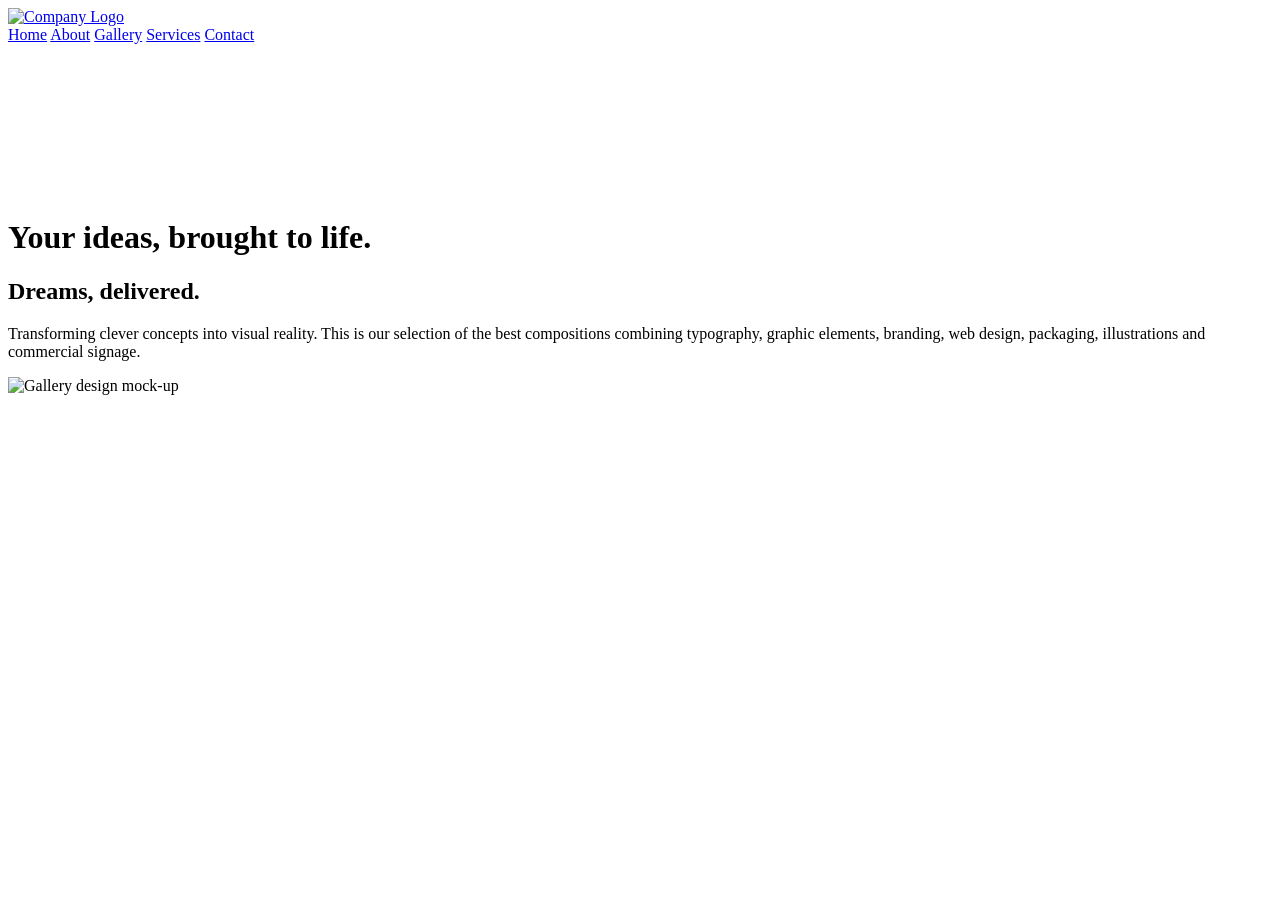
==== index.html @ 1f8aba40 "Add initial HTML structure for home page" ====
<!DOCTYPE html>
<html lang="en">
<head>
  <meta charset="UTF-8">
  <meta name="viewport" content="width=device-width, initial-scale=1.0">
 <title>Home</title>
 <link rel="stylesheet" href="./Assets/styles_main.css">

  <link rel="preconnect" href="https://fonts.googleapis.com">
  <link rel="preconnect" href="https://fonts.gstatic.com" crossorigin>
  <link href="https://fonts.googleapis.com/css2?family=Urbanist:ital,wght@0,100..900;1,100..900&display=swap" rel="stylesheet">

</head>
<body class="home-page">
  <header class="site-header">
    <a class="site-logo" href="./index.html" aria-label="Home">
      <img src="./Assets/s919d_logo.png?v=2" alt="Company Logo">
    </a>
    <nav class="site-nav" aria-label="Main navigation">
      <a href="./index.html">Home</a>
      <a href="./about.html">About</a>
      <a href="./gallery.html">Gallery</a>
      <a href="./services.html">Services</a>
      <a href="./contact.html">Contact</a>
    </nav>
  </header>

  <main id="home">
    <video class="home-video" autoplay muted loop playsinline aria-hidden="true">
      <source src="./Assets/vecteezy_smooth-teal-abstract-background-with-flowing-curves-and-soft_75763249.mp4" type="video/mp4">
    </video>
    <div>
      <h1>Your ideas, brought to life.</h1>
      <h2 class="dreams-delivered">Dreams, delivered.</h2>
      <p>Transforming clever concepts into visual reality. This is our selection of the best compositions combining typography, graphic elements, branding, web design, packaging, illustrations and commercial signage.</p>
    </div>
  </main>
  <section class="gallery-image-section" aria-label="Gallery image">
    <img class="gallery-image" src="./Assets/gallery_mock-up.png?v=2" alt="Gallery design mock-up">
  </section>
</body>
</html>
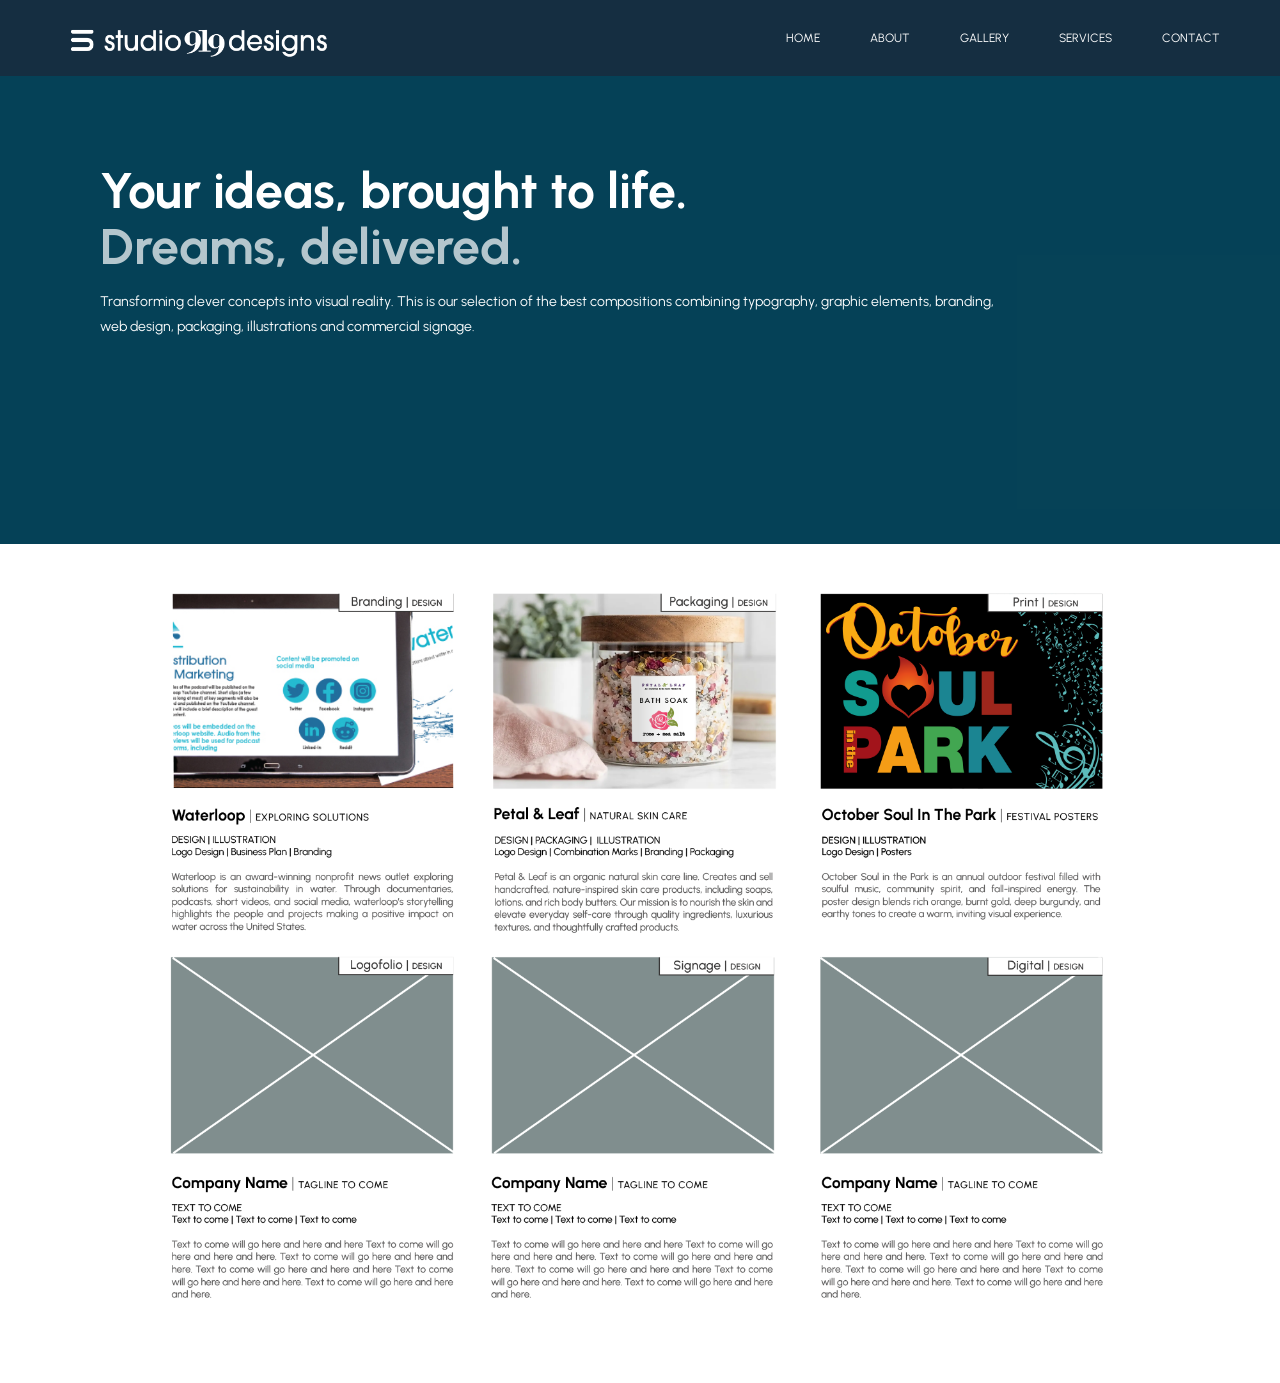
==== commit 24c1bfe6: "Add files via upload" ====
--- a/index.html
+++ b/index.html
@@ -39,4 +39,4 @@
     <img class="gallery-image" src="./Assets/gallery_mock-up.png?v=2" alt="Gallery design mock-up">
   </section>
 </body>
-</html>
+</html>
--- a/Assets/styles_main.css
+++ b/Assets/styles_main.css
@@ -0,0 +1,606 @@
+@import url('https://fonts.googleapis.com/css2?family=Urbanist:wght@400;500;600;700&display=swap');
+
+.home-page,
+.about-page,
+.gallery-page,
+.services-page,
+.contact-page,
+.table-page {
+  margin: 0;
+  font-family: 'Urbanist', sans-serif;
+}
+
+h1,
+h2,
+h3 {
+  font-family: 'Urbanist', sans-serif;
+}
+
+.home-page,
+.about-page,
+.gallery-page,
+.services-page,
+.contact-page {
+  background-color: #064257;
+}
+
+.gallery-page {
+  background-color: #1e768c;
+}
+
+.contact-page {
+  background-color: #1e768c;
+}
+
+.home-page p,
+.about-page p,
+.gallery-page p,
+.services-page p,
+.contact-page p {
+  font-family: 'Urbanist', sans-serif;
+  font-weight: 400;
+}
+
+.areas-table small {
+  font-size: 15px;
+  line-height: 12px;
+}
+
+.areas-table {
+  border-spacing: 4px;
+}
+
+.areas-table td {
+  padding: 4px 12px;
+  color: white;
+  line-height: 1.1;
+  border-radius: 5px;
+}
+
+.areas-table .area-title {
+  font-size: 18px;
+  font-weight: 500;
+}
+
+.areas-table .icon-cell {
+  width: 70px;
+  padding: 0;
+  box-sizing: border-box;
+  text-align: center;
+  vertical-align: middle;
+  background-color: transparent !important;
+}
+
+.areas-table .icon-cell img {
+  display: block;
+  width: 100%;
+  height: 100%;
+  margin: auto;
+  object-fit: contain;
+}
+
+.areas-table tbody tr:nth-child(odd) td:not(.icon-cell) {
+  background-color: #064257;
+}
+
+.areas-table tbody tr:nth-child(even) td:not(.icon-cell) {
+  background-color: #21768d;
+}
+
+.site-header {
+  display: flex;
+  width: 100%;
+  min-height: 76px;
+  padding: 0 60px;
+  align-items: center;
+  justify-content: space-between;
+  text-align: right;
+  background-color: #152e41;
+  box-sizing: border-box;
+}
+
+.site-logo {
+  display: block;
+  flex-shrink: 0;
+}
+
+.site-logo img {
+  display: block;
+  width: 280px;
+  height: auto;
+}
+
+.site-nav {
+  display: flex;
+  margin-left: 20px;
+  justify-content: flex-end;
+  gap: 50px;
+  font-family: 'Urbanist', sans-serif;
+  line-height: 1;
+}
+
+.site-nav a {
+  color: white;
+  font-size: 12px;
+  font-weight: 400;
+  text-transform: uppercase;
+  text-decoration: none;
+}
+
+.site-nav a:hover {
+  color: #afedef;
+}
+
+@media (max-width: 600px) {
+  .site-nav {
+    flex-wrap: wrap;
+  }
+}
+
+.home-page {
+  color: white;
+}
+
+.home-page main {
+  position: relative;
+  overflow: hidden;
+  display: flex;
+  align-items: flex-start;
+  justify-content: flex-start;
+  min-height: 52vh;
+  padding: 90px 100px 0;
+  padding-left: 100px;
+  box-sizing: border-box;
+}
+
+.home-page .home-video {
+  position: absolute;
+  top: 0;
+  right: 0;
+  bottom: 0;
+  left: 0;
+  z-index: -2;
+  width: 100%;
+  height: 100%;
+  object-fit: cover;
+}
+
+.home-page main::before {
+  content: "";
+  position: absolute;
+  top: 0;
+  right: 0;
+  bottom: 0;
+  left: 0;
+  z-index: -1;
+  background: rgba(6, 66, 87, 0.45);
+}
+
+.home-page main > div {
+  position: relative;
+}
+
+.home-page main h1,
+.home-page main h2 {
+  margin: 0;
+  font-family: 'Urbanist', sans-serif;
+  font-weight: bold;
+  text-align: left;
+}
+
+.home-page main h1 {
+  font-size: 50px;
+  line-height: 1;
+}
+
+.home-page main h2 {
+  font-size: 50px;
+}
+
+.home-page .dreams-delivered {
+  opacity: .7;
+}
+
+.home-page main p {
+  max-width: 900px;
+  margin: 12px 0 0;
+  font-size: 14px;
+  line-height: 1.8;
+  text-transform: none;
+}
+
+.about-page,
+.gallery-page,
+.services-page,
+.contact-page {
+  color: white;
+  line-height: 2;
+}
+
+.about-page .one-column-layout {
+  width: min(1100px, 90%);
+  margin: 60px auto 0;
+}
+
+.about-page .home-column,
+.gallery-page .home-column,
+.services-page .home-column,
+.contact-page .home-column {
+  min-width: 0;
+  padding: 30px 10px;
+  box-sizing: border-box;
+  display: flex;
+  flex-direction: column;
+}
+
+.about-page .home-column {
+  padding: 0;
+}
+
+.about-page .about-content {
+  display: grid;
+  grid-template-columns: 1fr 1fr;
+  align-items: center;
+  gap: 40px;
+}
+
+.about-page .about-heading {
+  align-self: center;
+  padding: 30px 10px;
+  box-sizing: border-box;
+}
+
+.about-page .about-side {
+  width: 70%;
+  justify-self: end;
+  transform: translateY(24px);
+}
+
+.about-page h1,
+.about-page h2,
+.about-page h3,
+.gallery-page h1,
+.gallery-page h2,
+.gallery-page h3,
+.services-page h1,
+.services-page h2,
+.contact-page h1,
+.contact-page h2 {
+  display: block;
+}
+
+.about-page h1,
+.gallery-page h1,
+.services-page h1,
+.contact-page h1 {
+  max-width: none;
+  margin: 0;
+  font-size: 50px;
+  line-height: 1;
+  white-space: nowrap;
+}
+
+.about-page .designer-word,
+.gallery-page .gallery-word,
+.services-page .services-word,
+.contact-page .contact-word {
+  opacity: .7;
+}
+
+.about-page h2,
+.gallery-page h2,
+.services-page h2,
+.contact-page h2 {
+  margin: 0;
+  font-size: 14px;
+  font-weight: normal;
+}
+
+.about-page .about-copy,
+.gallery-page .gallery-copy {
+  margin: 0 0 24px;
+  font-size: 14px;
+  line-height: 1.5;
+}
+
+.gallery-page .gallery-layout {
+  display: grid;
+  grid-template-columns: 1fr 1fr;
+  align-items: center;
+  gap: 40px;
+  width: min(1100px, 90%);
+  margin: 60px auto 0;
+}
+
+.services-page .services-layout {
+  display: grid;
+  grid-template-columns: 1fr 1fr;
+  align-items: center;
+  gap: 40px;
+  width: min(1100px, 90%);
+  margin: 60px auto 0;
+}
+
+.services-page .services-graphic {
+  display: block;
+  width: min(60%, 1020px);
+  height: auto;
+  opacity: 0.7;
+  justify-self: center;
+}
+
+.services-page .services-bottom {
+  min-height: 60vh;
+  margin-top: 30px;
+  padding: 40px 0;
+  background-color: white;
+  box-sizing: border-box;
+}
+
+.services-page .services-bottom-content {
+  display: grid;
+  grid-template-columns: 1fr 1fr;
+  align-items: center;
+  gap: 40px;
+  width: min(1100px, 90%);
+  margin: 0 auto;
+}
+
+.services-page .services-description {
+  grid-column: 1;
+  width: min(380px, 100%);
+  margin: 20px 0 0;
+  justify-self: end;
+  color: #152e41;
+  font-size: 16px;
+  font-weight: 600;
+  line-height: 1.7;
+  text-align: right;
+}
+
+.services-page .services-table-content {
+  grid-column: 2;
+  width: min(500px, 100%);
+  justify-self: center;
+}
+
+.services-page .services-bottom h2 {
+  width: 100%;
+  margin: 0;
+  padding: 10px 12px 0;
+  box-sizing: border-box;
+  color: #152e41;
+  font-size: 24px;
+  font-weight: 700;
+  line-height: 1.3;
+  text-align: center;
+}
+
+.services-page .services-tagline {
+  margin: 0 0 12px;
+  color: #152e41;
+  font-size: 14px;
+  line-height: 1.4;
+  text-align: center;
+}
+
+.services-page .services-bottom .areas-table {
+  width: 100%;
+}
+
+.contact-page .contact-layout {
+  display: grid;
+  grid-template-columns: 1fr 1fr;
+  align-items: center;
+  gap: 40px;
+  width: min(1100px, 90%);
+  margin: 60px auto 0;
+  min-height: 60vh;
+}
+
+.contact-page .contact-graphic {
+  display: block;
+  width: 119%;
+  max-width: 1150.09px;
+  height: auto;
+  justify-self: end;
+  transform: translateY(-15px);
+  margin-right: -60px;
+}
+
+.contact-page .contact-visual {
+  position: relative;
+  width: 100%;
+}
+
+.contact-page .contact-visual .contact-graphic {
+  width: 100%;
+  height: auto;
+  margin: 0;
+  transform: none;
+}
+
+.contact-page .contact-form {
+  position: absolute;
+  top: 45%;
+  left: 50%;
+  display: grid;
+  gap: 8px;
+  width: min(320px, calc(100% - 32px));
+  padding: 18px;
+  transform: translate(-50%, -50%);
+  border-radius: 8px;
+  background-color: transparent;
+  color: #152e41;
+  box-sizing: border-box;
+}
+
+.contact-page .contact-form h2 {
+  color: white;
+  font-weight: 500;
+}
+
+.contact-page .contact-form input,
+.contact-page .contact-form textarea {
+  width: 100%;
+  min-height: 38px;
+  padding: 8px;
+  border: 1px solid #21768d;
+  border-radius: 4px;
+  background-color: rgba(255, 255, 255, 0.8);
+  box-sizing: border-box;
+  font: inherit;
+}
+
+.contact-page .contact-form button {
+  width: 120px;
+  min-height: 38px;
+  margin-top: 4px;
+  justify-self: center;
+  border: 0;
+  border-radius: 4px;
+  background-color: #1e768c;
+  color: white;
+  font: inherit;
+  cursor: pointer;
+}
+
+.gallery-page .gallery-column {
+  width: 70%;
+  justify-self: end;
+  transform: translateY(24px);
+}
+
+.about-page .gallery-image-section,
+.gallery-page .gallery-image-section,
+.contact-page .gallery-image-section,
+.home-page .gallery-image-section {
+  margin-top: 30px;
+  padding: 24px 0 60px;
+  background-color: white;
+}
+
+.home-page .gallery-image-section {
+  margin-top: 0;
+}
+
+.about-page .gallery-image,
+.gallery-page .gallery-image,
+.contact-page .gallery-image,
+.home-page .gallery-image {
+  display: block;
+  width: min(1111.32px, 76.2048%);
+  height: auto;
+  margin: 0 auto;
+}
+
+.services-page,
+.contact-page {
+  min-height: 100vh;
+}
+
+@media (max-width: 640px) {
+  .about-page h1,
+  .gallery-page h1,
+  .services-page h1,
+  .contact-page h1 {
+    white-space: normal;
+  }
+
+  .about-page .one-column-layout,
+  .gallery-page .gallery-layout,
+  .services-page .services-layout,
+  .contact-page .contact-layout {
+    margin: 30px auto;
+  }
+
+  .about-page .home-column,
+  .gallery-page .home-column,
+  .services-page .home-column,
+  .contact-page .home-column {
+    padding: 20px 0;
+  }
+
+  .about-page .about-heading {
+    padding: 20px 0;
+  }
+
+  .about-page .about-content {
+    grid-template-columns: 1fr;
+    gap: 12px;
+  }
+
+  .about-page .about-side {
+    width: 100%;
+    justify-self: stretch;
+    transform: none;
+  }
+
+  .gallery-page .gallery-layout {
+    grid-template-columns: 1fr;
+  }
+
+  .services-page .services-layout {
+    grid-template-columns: 1fr;
+  }
+
+  .services-page .services-bottom-content {
+    grid-template-columns: 1fr;
+  }
+
+  .services-page .services-table-content {
+    grid-column: 1;
+    justify-self: center;
+  }
+
+  .services-page .services-description {
+    grid-column: 1;
+  }
+
+  .services-page .services-description {
+    justify-self: center;
+    text-align: center;
+  }
+
+  .contact-page .contact-layout {
+    grid-template-columns: 1fr;
+  }
+
+  .contact-page .contact-graphic {
+    width: min(85%, 1150.09px);
+    justify-self: center;
+    margin-right: 0;
+  }
+
+  .contact-page .contact-visual {
+    width: 100%;
+  }
+
+  .contact-page .contact-visual .contact-graphic {
+    margin: 0 auto;
+  }
+
+  .gallery-page .gallery-column {
+    width: 100%;
+    justify-self: stretch;
+    transform: none;
+  }
+
+  .gallery-page .home-column {
+    padding-bottom: 0;
+  }
+
+  .about-page .gallery-image,
+  .gallery-page .gallery-image,
+  .contact-page .gallery-image,
+  .home-page .gallery-image {
+    width: 70%;
+  }
+}
+
+@media (max-width: 600px) {
+  .home-page main {
+    padding-right: 24px;
+    padding-left: 5%;
+  }
+}
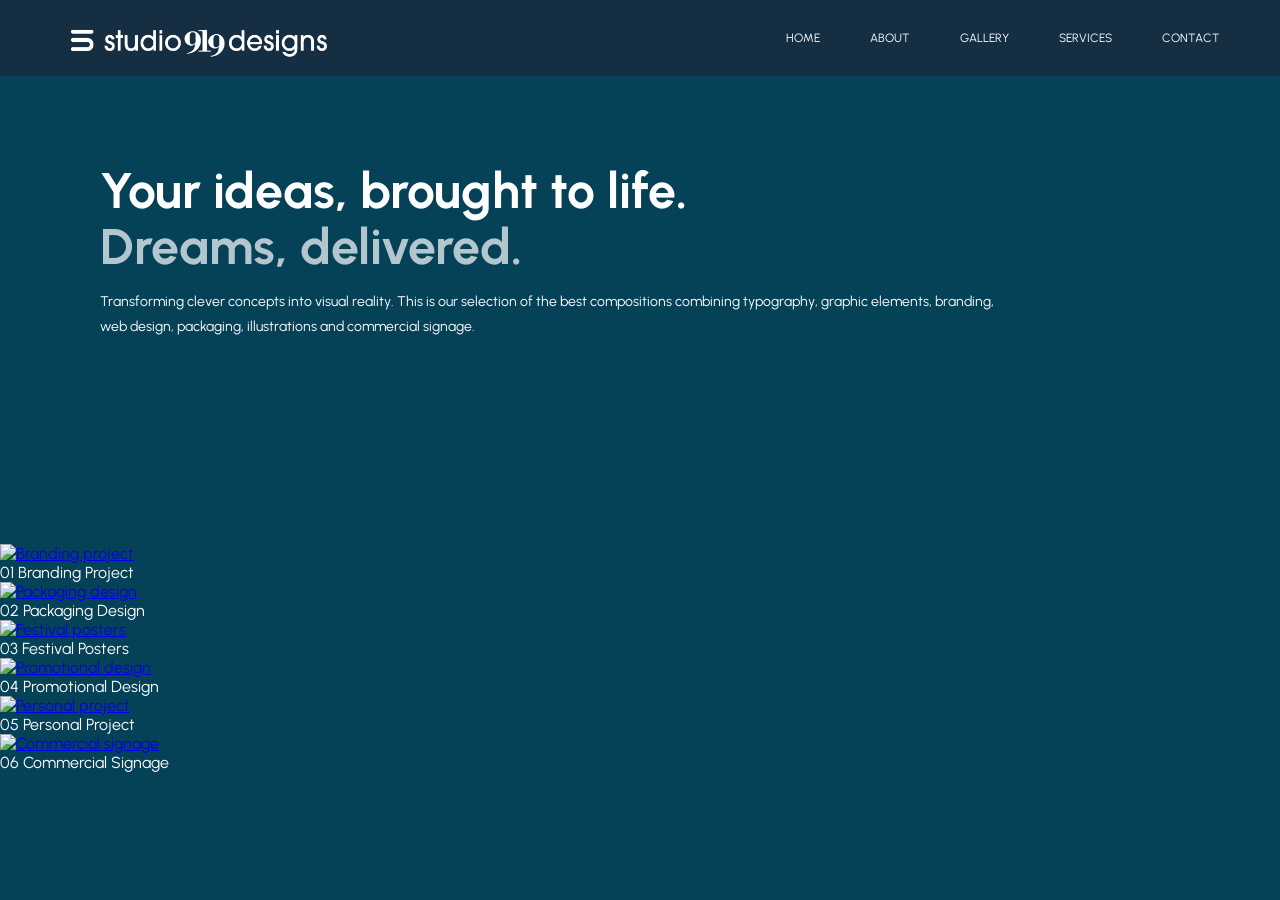
==== commit 8a3a7ac7: "Revamp gallery section to use grid layout Replaced the gallery image section with a grid layout show" ====
--- a/index.html
+++ b/index.html
@@ -35,8 +35,72 @@
       <p>Transforming clever concepts into visual reality. This is our selection of the best compositions combining typography, graphic elements, branding, web design, packaging, illustrations and commercial signage.</p>
     </div>
   </main>
-  <section class="gallery-image-section" aria-label="Gallery image">
-    <img class="gallery-image" src="./Assets/gallery_mock-up.png?v=2" alt="Gallery design mock-up">
-  </section>
+    
+<section class="gallery-grid-section" aria-label="Design portfolio">
+  <div class="gallery-grid">
+
+    <div class="gallery-card">
+      <a href="./Assets/Gallery Images/enlarged-images/01-promo-big.png">
+        <img src="./Assets/Gallery Images/00-thumbnail-images/01-promo-thumb.png" alt="Branding project">
+      </a>
+      <div class="gallery-caption">
+        <span class="gallery-number">01</span>
+        <span>Branding Project</span>
+      </div>
+    </div>
+
+    <div class="gallery-card">
+      <a href="./Assets/Gallery Images/enlarged-images/02-packaging-big.png">
+        <img src="./Assets/Gallery Images/00-thumbnail-images/02-packaging-thumb.png" alt="Packaging design">
+      </a>
+      <div class="gallery-caption">
+        <span class="gallery-number">02</span>
+        <span>Packaging Design</span>
+      </div>
+    </div>
+
+    <div class="gallery-card">
+      <a href="./Assets/Gallery Images/enlarged-images/03-posters-big.png">
+        <img src="./Assets/Gallery Images/00-thumbnail-images/03-posters-thumb.png" alt="Festival posters">
+      </a>
+      <div class="gallery-caption">
+        <span class="gallery-number">03</span>
+        <span>Festival Posters</span>
+      </div>
+    </div>
+
+    <div class="gallery-card">
+      <a href="./Assets/Gallery Images/enlarged-images/04-promo-big.png">
+        <img src="./Assets/Gallery Images/00-thumbnail-images/04-promo-thumb.png" alt="Promotional design">
+      </a>
+      <div class="gallery-caption">
+        <span class="gallery-number">04</span>
+        <span>Promotional Design</span>
+      </div>
+    </div>
+
+    <div class="gallery-card">
+      <a href="./Assets/Gallery Images/enlarged-images/05-personal-big.png">
+        <img src="./Assets/Gallery Images/00-thumbnail-images/05-personal-thumb.png" alt="Personal project">
+      </a>
+      <div class="gallery-caption">
+        <span class="gallery-number">05</span>
+        <span>Personal Project</span>
+      </div>
+    </div>
+
+    <div class="gallery-card">
+      <a href="./Assets/Gallery Images/enlarged-images/06-signs-big.png">
+        <img src="./Assets/Gallery Images/00-thumbnail-images/06-signs-thumb.png" alt="Commercial signage">
+      </a>
+      <div class="gallery-caption">
+        <span class="gallery-number">06</span>
+        <span>Commercial Signage</span>
+      </div>
+    </div>
+
+  </div>
+</section>
+
 </body>
-</html>+</html>
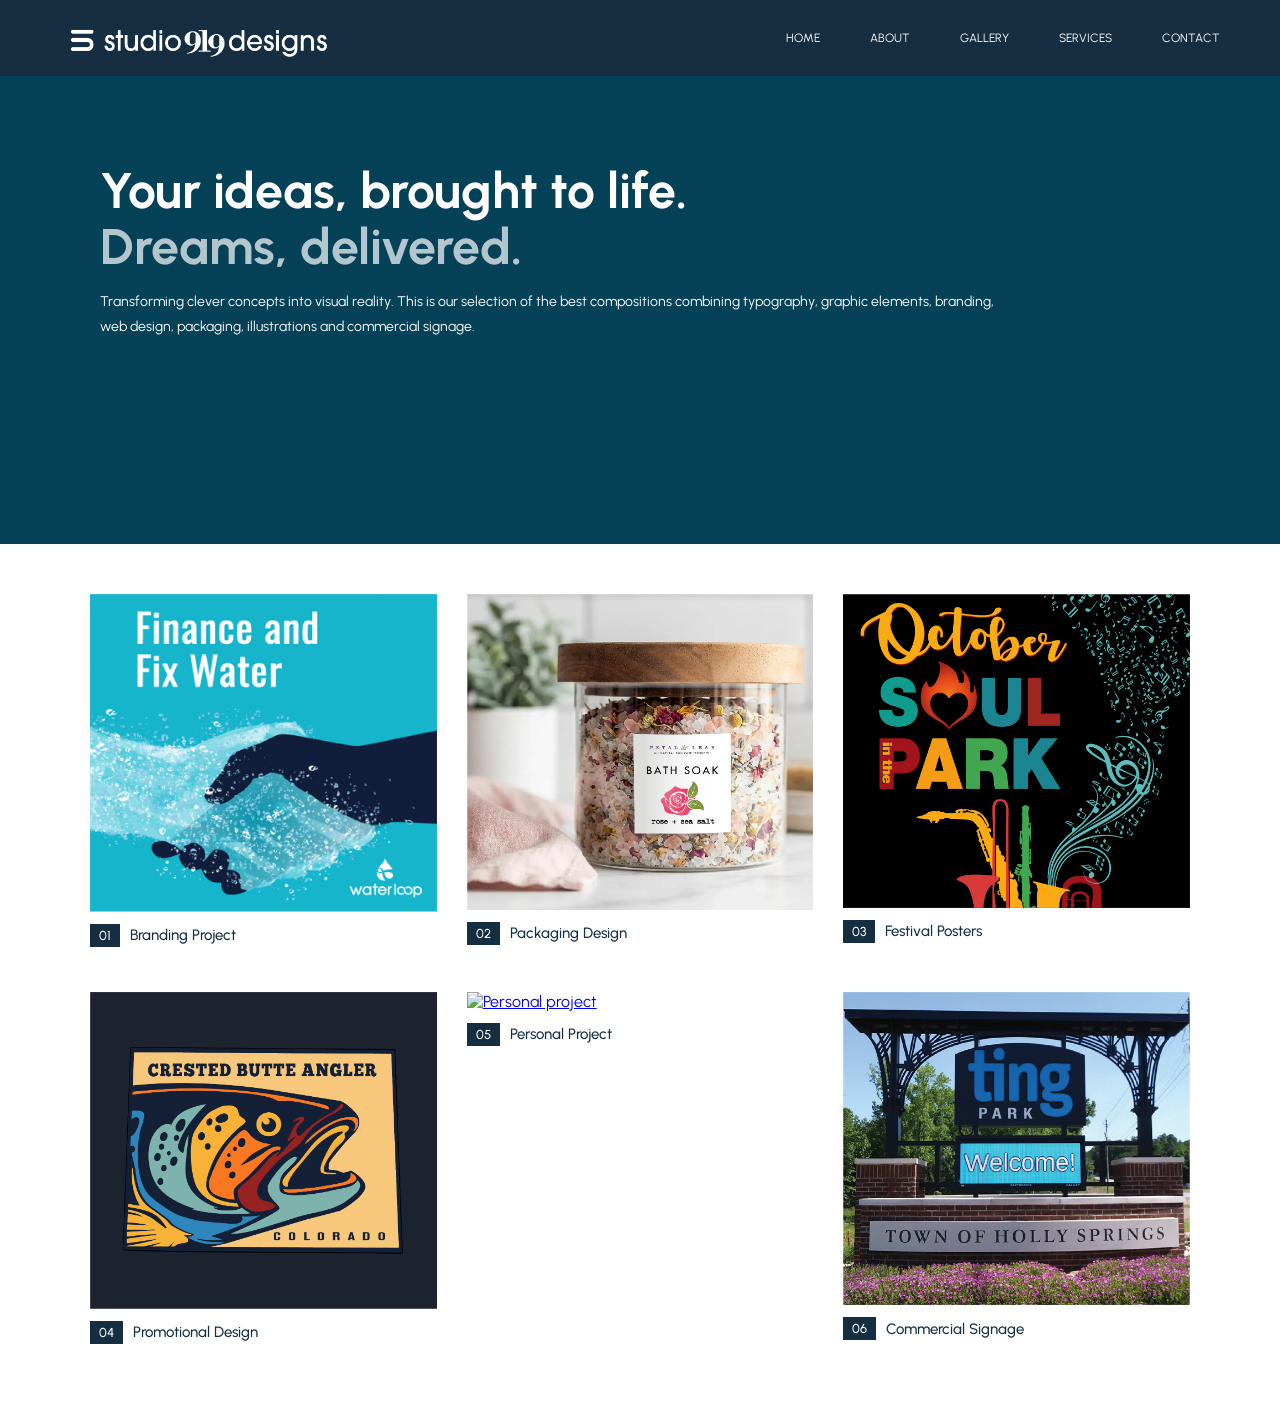
==== commit 9a866b3f: "Update image paths in gallery section" ====
--- a/index.html
+++ b/index.html
@@ -40,8 +40,8 @@
   <div class="gallery-grid">
 
     <div class="gallery-card">
-      <a href="./Assets/Gallery Images/enlarged-images/01-promo-big.png">
-        <img src="./Assets/Gallery Images/00-thumbnail-images/01-promo-thumb.png" alt="Branding project">
+      <a href="../Assets/Assets/Gallery Images/enlarged-images/01-promo-big.png">
+        <img src="./Assets/Assets/Gallery Images/00-thumbnail-images/01-promo-thumb.png" alt="Branding project">
       </a>
       <div class="gallery-caption">
         <span class="gallery-number">01</span>
@@ -50,8 +50,8 @@
     </div>
 
     <div class="gallery-card">
-      <a href="./Assets/Gallery Images/enlarged-images/02-packaging-big.png">
-        <img src="./Assets/Gallery Images/00-thumbnail-images/02-packaging-thumb.png" alt="Packaging design">
+      <a href="./Assets/Assets/Gallery Images/enlarged-images/02-packaging-big.png">
+        <img src="./Assets/Assets/Gallery Images/00-thumbnail-images/02-packaging-thumb.png" alt="Packaging design">
       </a>
       <div class="gallery-caption">
         <span class="gallery-number">02</span>
@@ -60,8 +60,8 @@
     </div>
 
     <div class="gallery-card">
-      <a href="./Assets/Gallery Images/enlarged-images/03-posters-big.png">
-        <img src="./Assets/Gallery Images/00-thumbnail-images/03-posters-thumb.png" alt="Festival posters">
+      <a href="./Assets/Assets/Gallery Images/enlarged-images/03-posters-big.png">
+        <img src="./Assets/Assets/Gallery Images/00-thumbnail-images/03-posters-thumb.png" alt="Festival posters">
       </a>
       <div class="gallery-caption">
         <span class="gallery-number">03</span>
@@ -70,8 +70,8 @@
     </div>
 
     <div class="gallery-card">
-      <a href="./Assets/Gallery Images/enlarged-images/04-promo-big.png">
-        <img src="./Assets/Gallery Images/00-thumbnail-images/04-promo-thumb.png" alt="Promotional design">
+      <a href="./Assets/Assets/Gallery Images/enlarged-images/04-promo-big.png">
+        <img src="./Assets/Assets/Gallery Images/00-thumbnail-images/04-promo-thumb.png" alt="Promotional design">
       </a>
       <div class="gallery-caption">
         <span class="gallery-number">04</span>
@@ -80,8 +80,8 @@
     </div>
 
     <div class="gallery-card">
-      <a href="./Assets/Gallery Images/enlarged-images/05-personal-big.png">
-        <img src="./Assets/Gallery Images/00-thumbnail-images/05-personal-thumb.png" alt="Personal project">
+      <a href="./Assets/Assets/Gallery-Images/enlarged-images/05-personal-big.png">
+        <img src="./Assets/Assets/Gallery-Images//00-thumbnail-images/05-personal-thumb.png" alt="Personal project">
       </a>
       <div class="gallery-caption">
         <span class="gallery-number">05</span>
@@ -90,8 +90,8 @@
     </div>
 
     <div class="gallery-card">
-      <a href="./Assets/Gallery Images/enlarged-images/06-signs-big.png">
-        <img src="./Assets/Gallery Images/00-thumbnail-images/06-signs-thumb.png" alt="Commercial signage">
+      <a href="./Assets/Assets/Gallery Images/enlarged-images/06-signs-big.png">
+        <img src="./Assets/Assets/Gallery Images/00-thumbnail-images/06-signs-thumb.png" alt="Commercial signage">
       </a>
       <div class="gallery-caption">
         <span class="gallery-number">06</span>
--- a/Assets/styles_main.css
+++ b/Assets/styles_main.css
@@ -42,7 +42,7 @@
 }
 
 .areas-table small {
-  font-size: 15px;
+  font-size: 14px;
   line-height: 12px;
 }
 
@@ -58,7 +58,7 @@
 }
 
 .areas-table .area-title {
-  font-size: 18px;
+  font-size: 16px;
   font-weight: 500;
 }
 
@@ -346,17 +346,19 @@
   margin: 0 auto;
 }
 
+
 .services-page .services-description {
   grid-column: 1;
-  width: min(380px, 100%);
+  width: min(410px, 100%);
   margin: 20px 0 0;
   justify-self: end;
   color: #152e41;
-  font-size: 16px;
-  font-weight: 600;
+  font-size: 14px;
+  font-weight: 500;
   line-height: 1.7;
   text-align: right;
 }
+
 
 .services-page .services-table-content {
   grid-column: 2;
@@ -603,4 +605,67 @@
     padding-right: 24px;
     padding-left: 5%;
   }
-}+}
+
+/* =================================
+   NEW GALLERY THUMBNAIL SECTION
+================================= */
+
+.gallery-grid-section {
+  width: 100%;
+  padding: 50px 0 70px;
+  background-color: white;
+  box-sizing: border-box;
+}
+
+.gallery-grid {
+  display: grid;
+  grid-template-columns: repeat(3, 1fr);
+  gap: 45px 30px;
+  width: min(1100px, 90%);
+  margin: 0 auto;
+}
+
+.gallery-card {
+  min-width: 0;
+  text-align: left;
+}
+
+.gallery-card img {
+  display: block;
+  width: 100%;
+  height: auto;
+}
+
+.gallery-caption {
+  display: flex;
+  align-items: center;
+  gap: 10px;
+  margin-top: 12px;
+  color: #152e41;
+  font-size: 15px;
+  font-weight: 500;
+}
+
+.gallery-number {
+  display: inline-block;
+  padding: 4px 9px;
+  background-color: #152e41;
+  color: white;
+  font-size: 13px;
+}
+
+/* MOBILE GALLERY */
+
+@media (max-width: 640px) {
+  .gallery-grid {
+    grid-template-columns: repeat(2, 1fr);
+    gap: 30px 18px;
+  }
+}
+
+@media (max-width: 420px) {
+  .gallery-grid {
+    grid-template-columns: 1fr;
+  }
+}
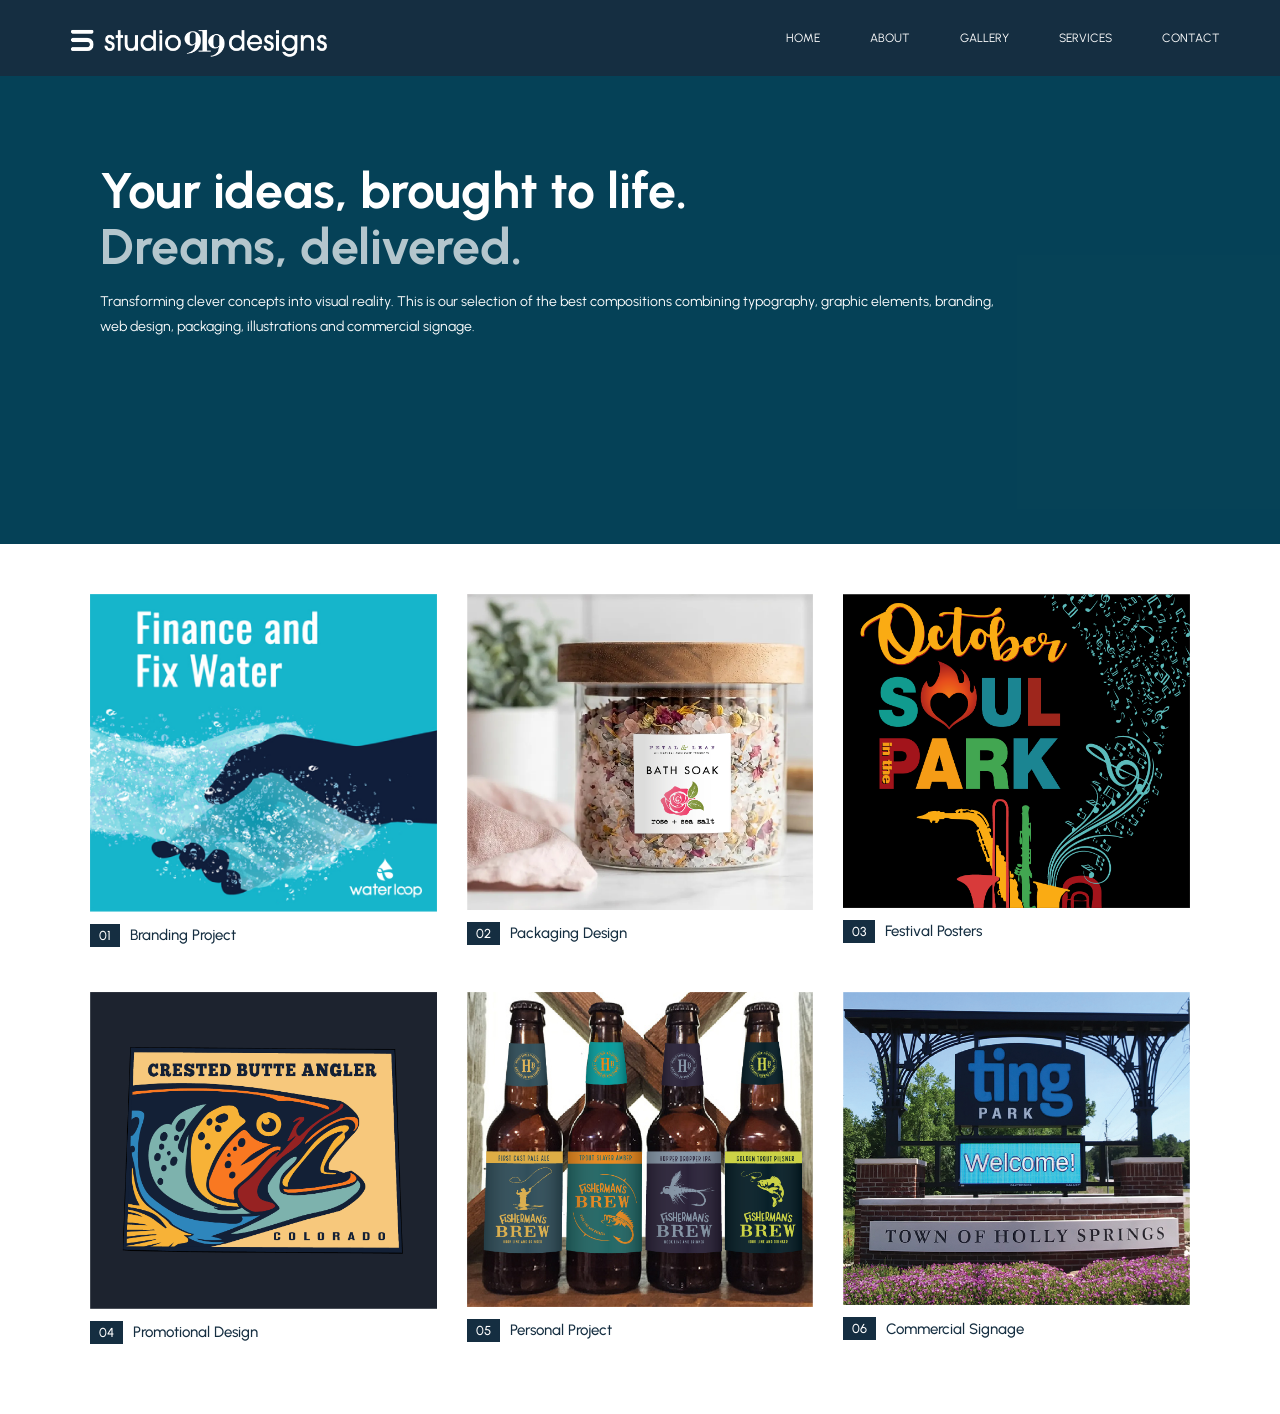
==== commit 7889ecb3: "Fix image links in gallery section of index.html" ====
--- a/index.html
+++ b/index.html
@@ -40,7 +40,7 @@
   <div class="gallery-grid">
 
     <div class="gallery-card">
-      <a href="../Assets/Assets/Gallery Images/enlarged-images/01-promo-big.png">
+       <a href="./Assets/Assets/Gallery Images/enlarged-images/01-branding-big.png">
         <img src="./Assets/Assets/Gallery Images/00-thumbnail-images/01-promo-thumb.png" alt="Branding project">
       </a>
       <div class="gallery-caption">
@@ -80,8 +80,8 @@
     </div>
 
     <div class="gallery-card">
-      <a href="./Assets/Assets/Gallery-Images/enlarged-images/05-personal-big.png">
-        <img src="./Assets/Assets/Gallery-Images//00-thumbnail-images/05-personal-thumb.png" alt="Personal project">
+    <a href="./Assets/Assets/Gallery Images/enlarged-images/05-personal-big.png">
+     <img src="./Assets/Assets/Gallery Images/00-thumbnail-images/05-personal-thumb.png" alt="Personal project">
       </a>
       <div class="gallery-caption">
         <span class="gallery-number">05</span>
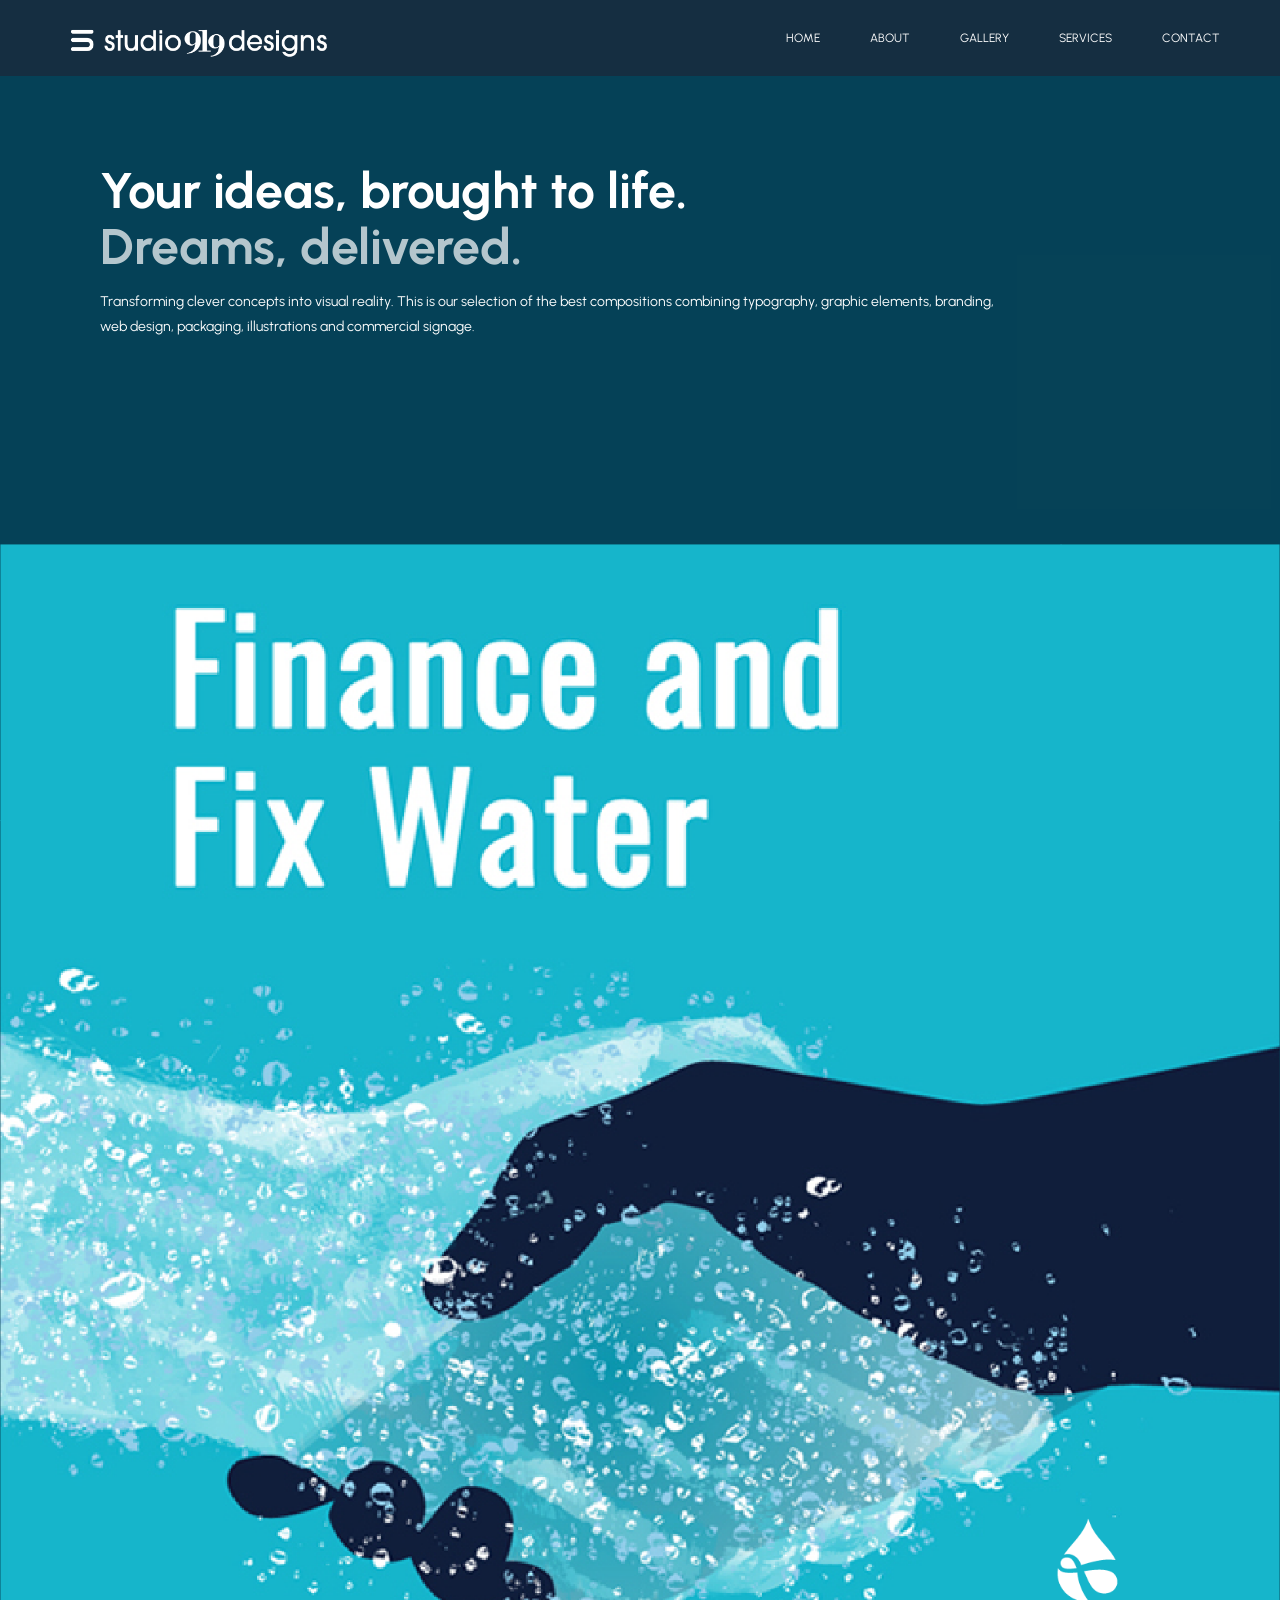
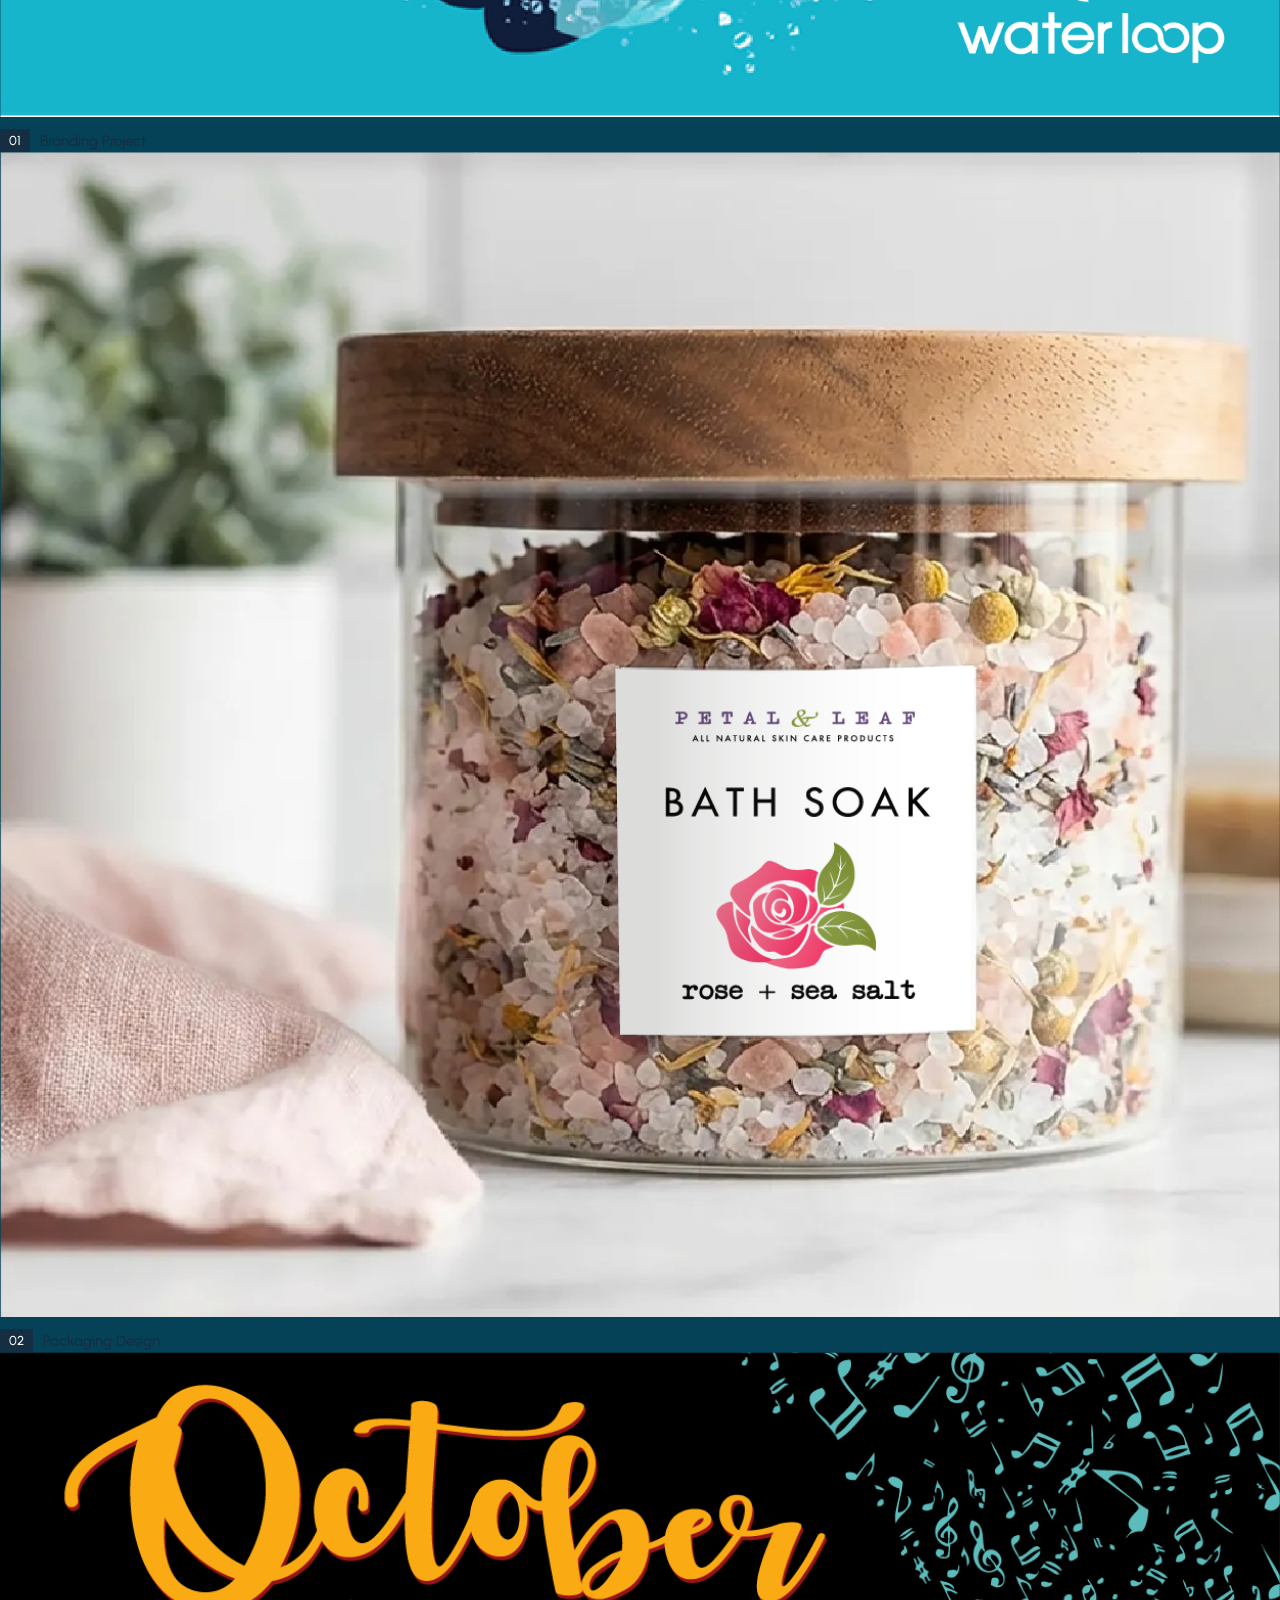
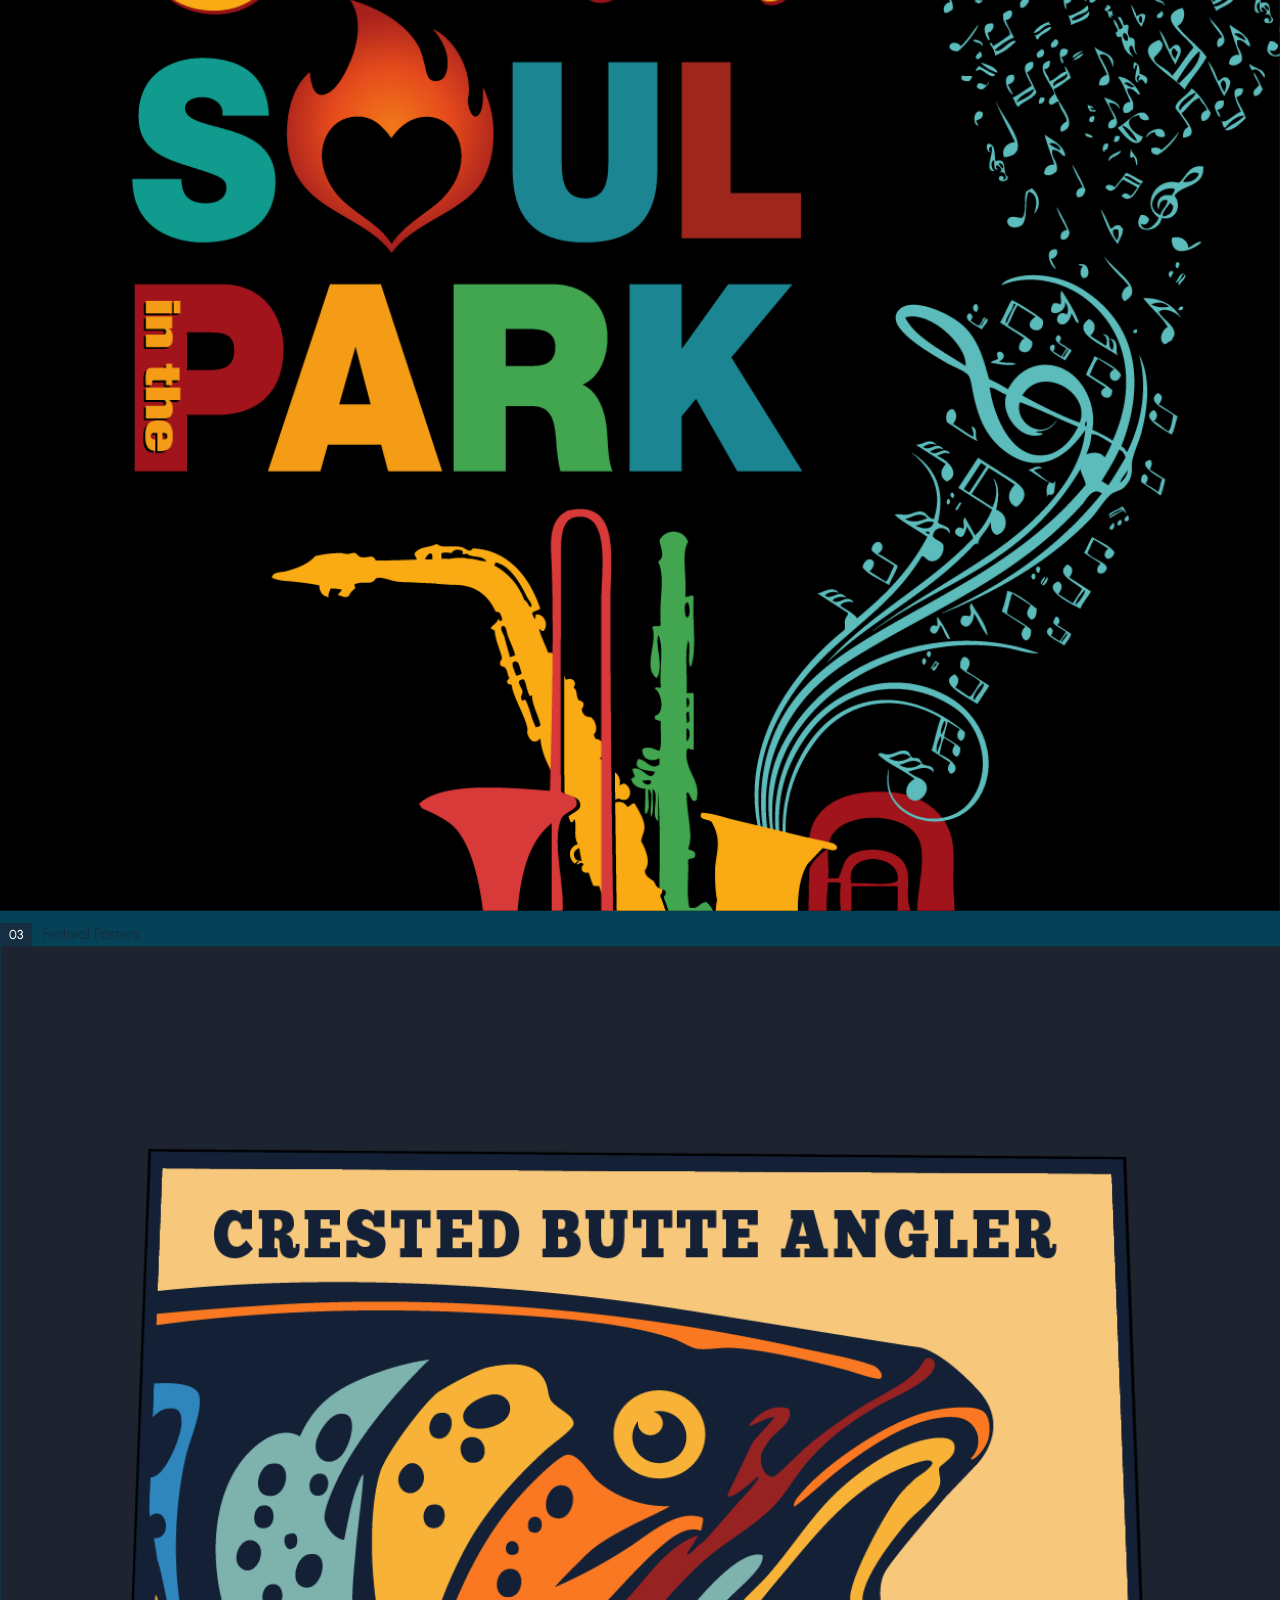
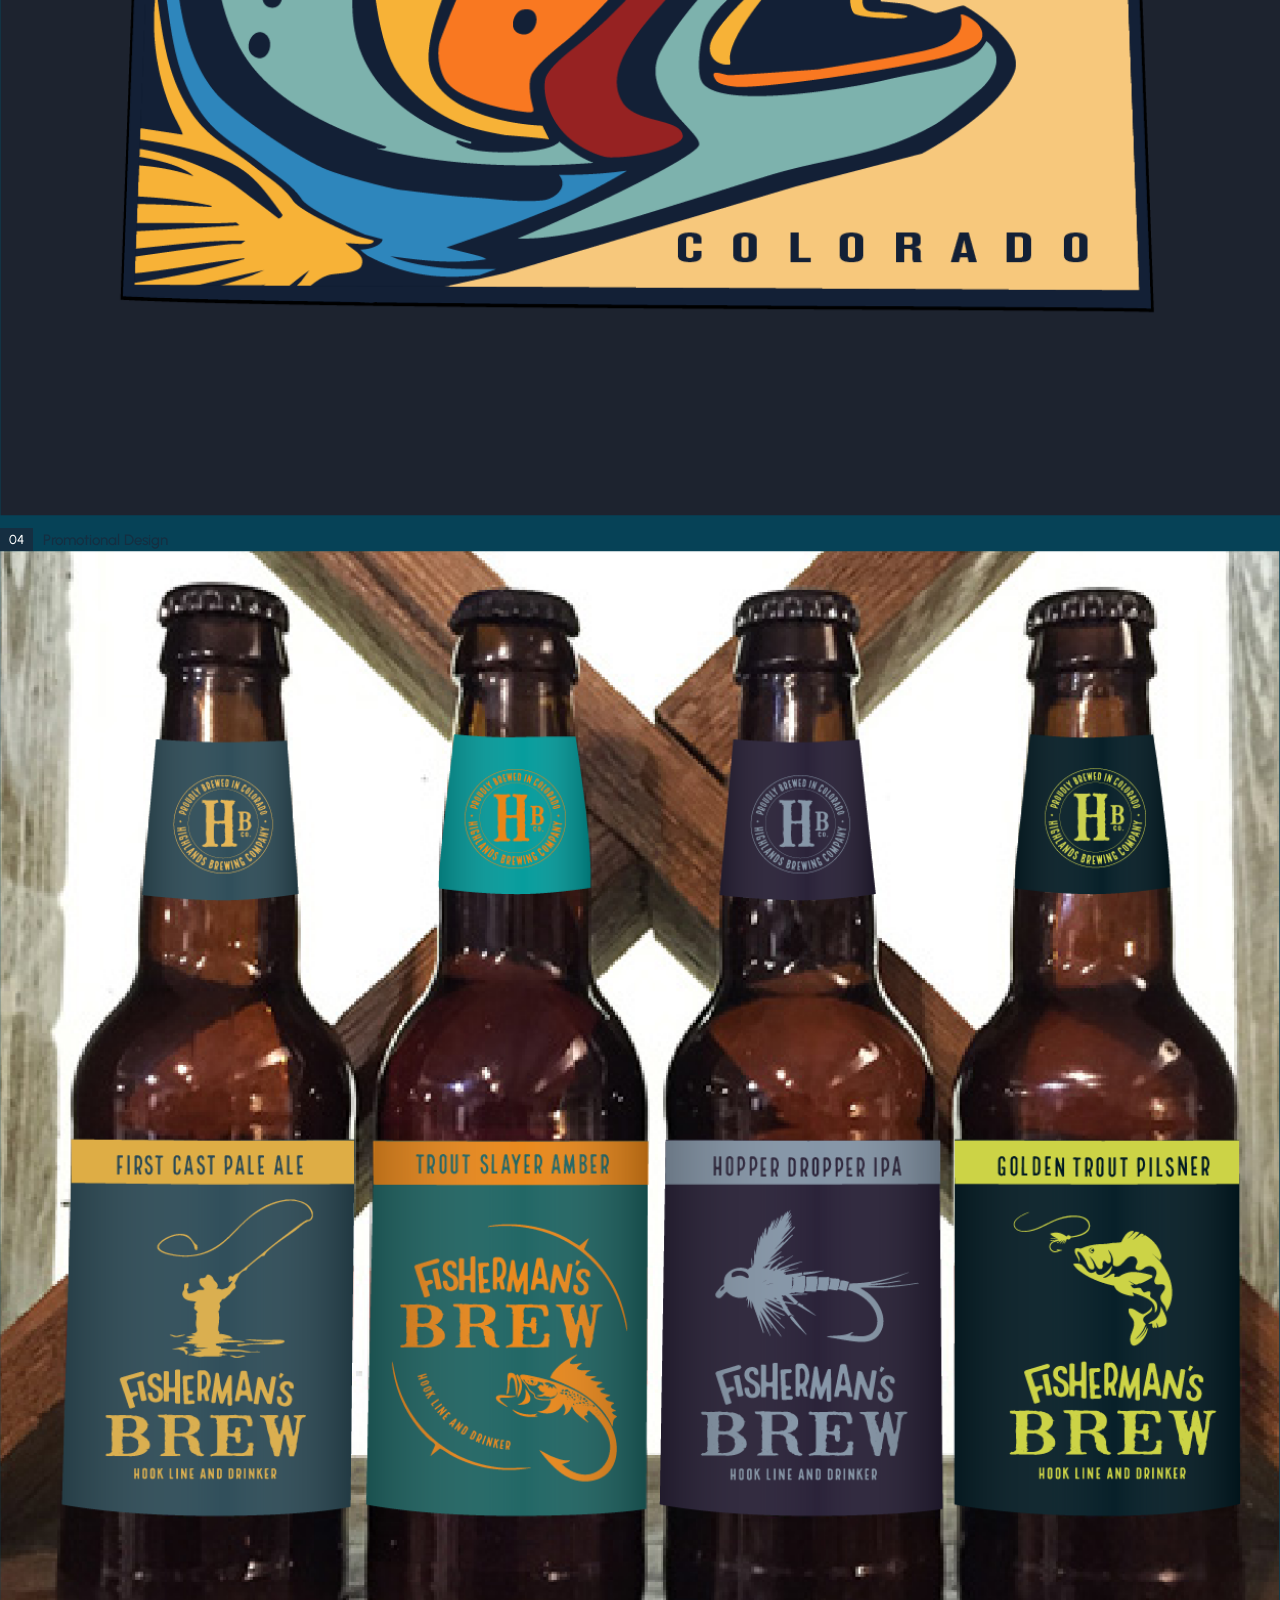
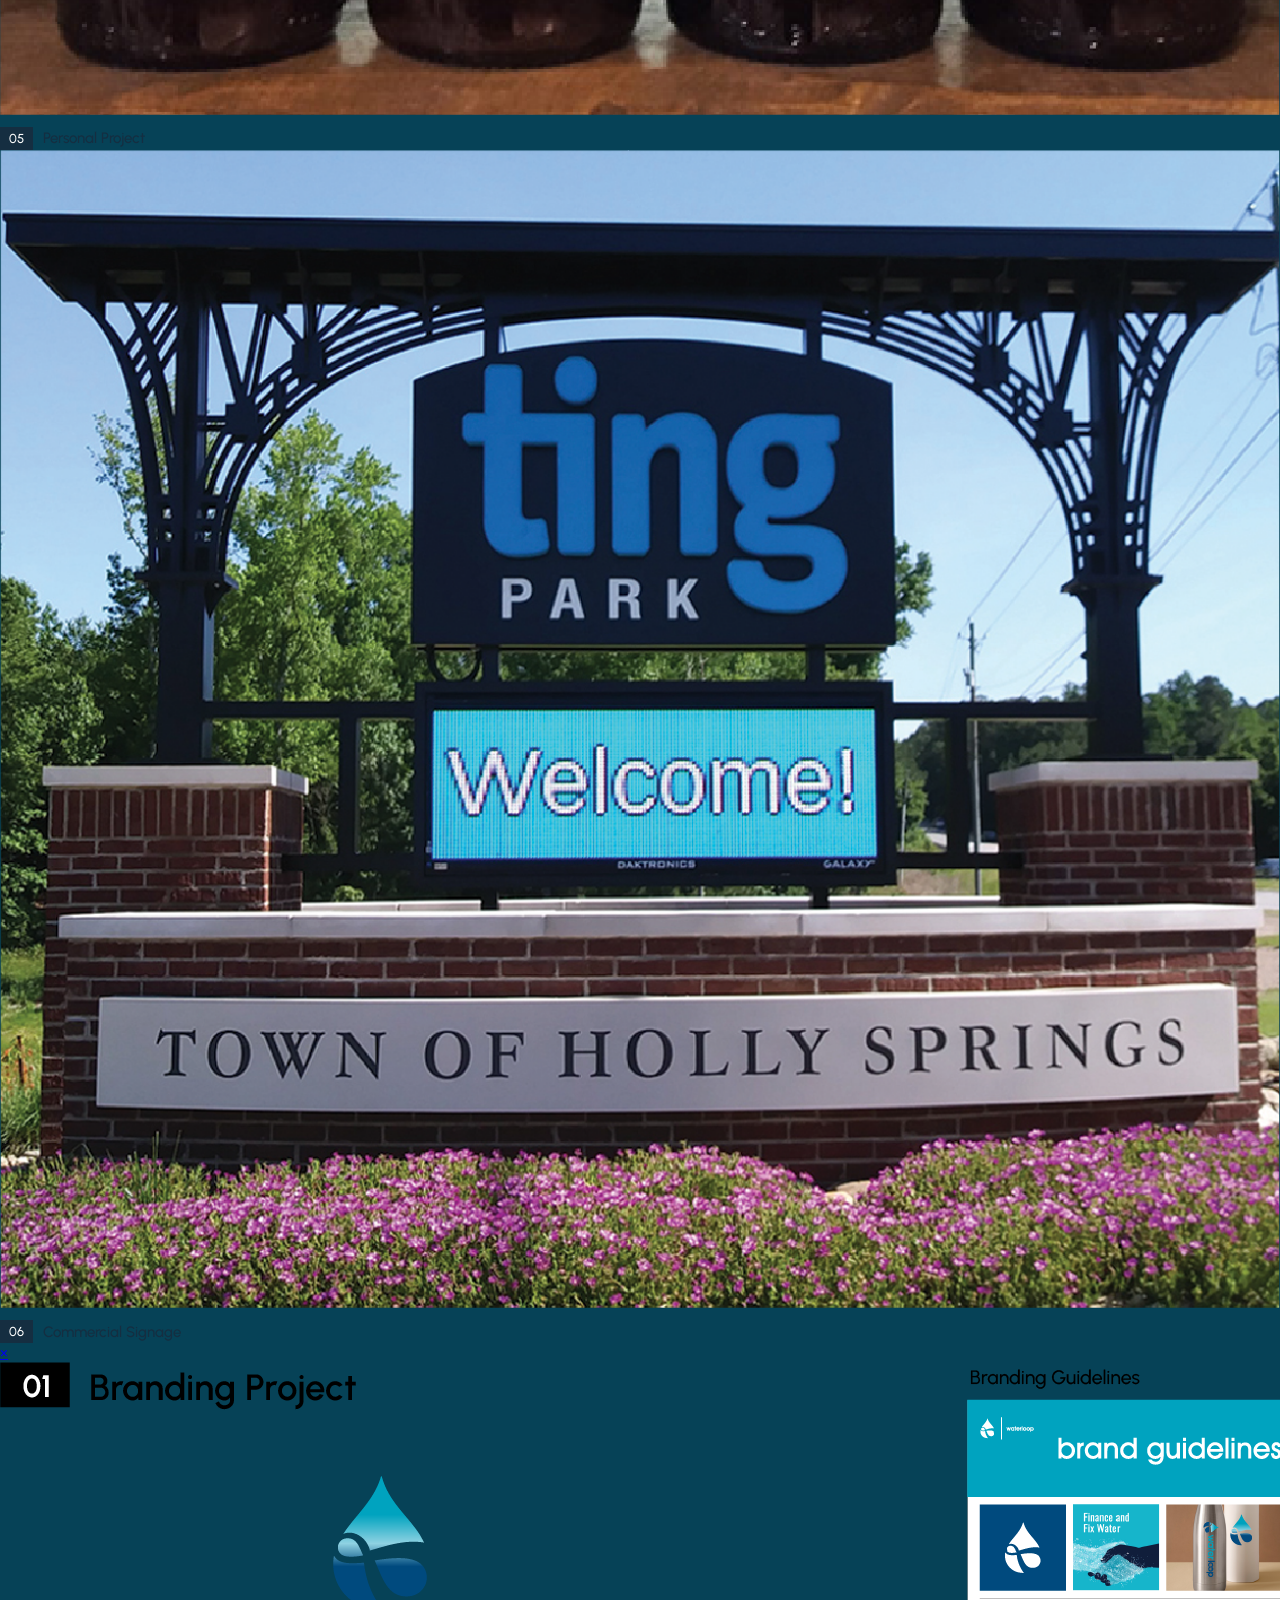
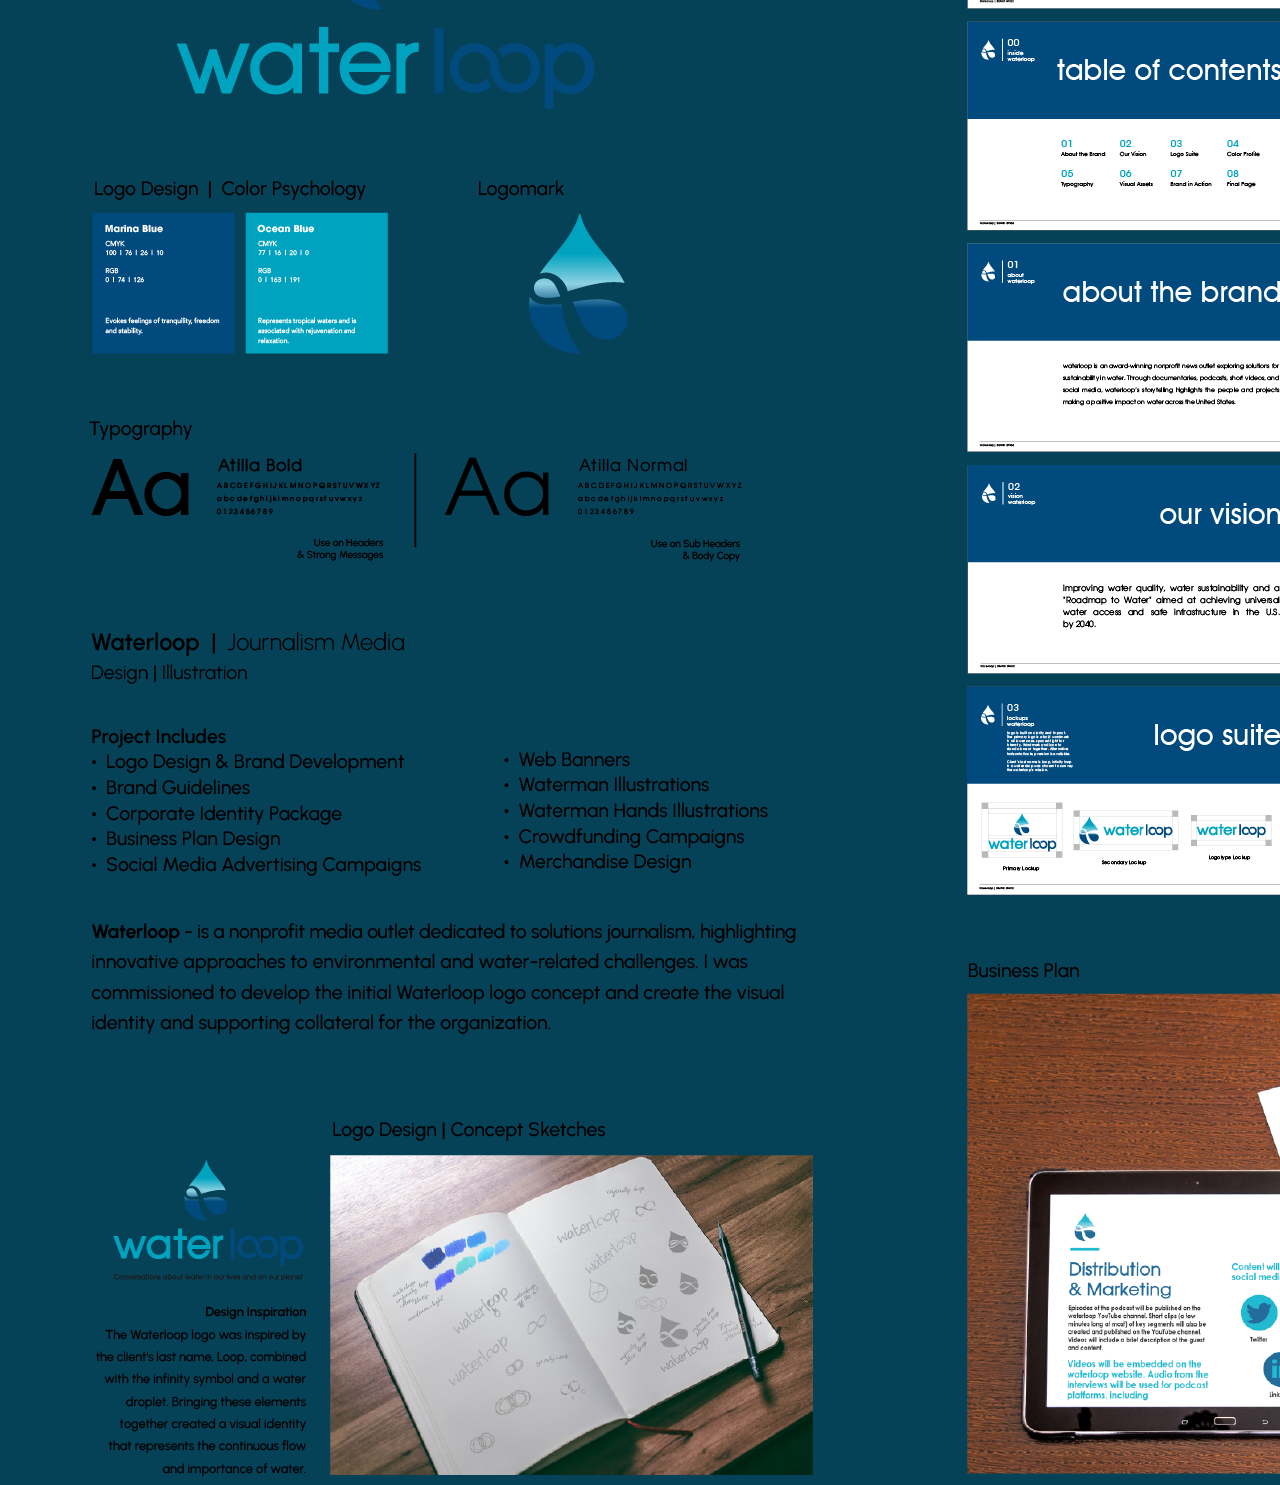
==== commit f9ffb719: "Update index.html" ====
--- a/index.html
+++ b/index.html
@@ -36,18 +36,15 @@
     </div>
   </main>
     
-<section class="gallery-grid-section" aria-label="Design portfolio">
-  <div class="gallery-grid">
-
-    <div class="gallery-card">
-       <a href="./Assets/Assets/Gallery Images/enlarged-images/01-branding-big.png">
-        <img src="./Assets/Assets/Gallery Images/00-thumbnail-images/01-promo-thumb.png" alt="Branding project">
-      </a>
-      <div class="gallery-caption">
-        <span class="gallery-number">01</span>
-        <span>Branding Project</span>
-      </div>
-    </div>
+<div class="gallery-card">
+  <a href="#image-01">
+    <img src="./Assets/Assets/Gallery Images/00-thumbnail-images/01-promo-thumb.png" alt="Branding project">
+  </a>
+  <div class="gallery-caption">
+    <span class="gallery-number">01</span>
+    <span>Branding Project</span>
+  </div>
+</div>
 
     <div class="gallery-card">
       <a href="./Assets/Assets/Gallery Images/enlarged-images/02-packaging-big.png">
@@ -101,6 +98,13 @@
 
   </div>
 </section>
+  </div>
+</section>
+
+<div id="image-01" class="lightbox">
+  <a href="#gallery-grid" class="lightbox-close" aria-label="Close">&times;</a>
+  <img src="./Assets/Assets/Gallery Images/enlarged-images/01-branding-big.png" alt="Branding Project">
+</div>
 
 </body>
 </html>
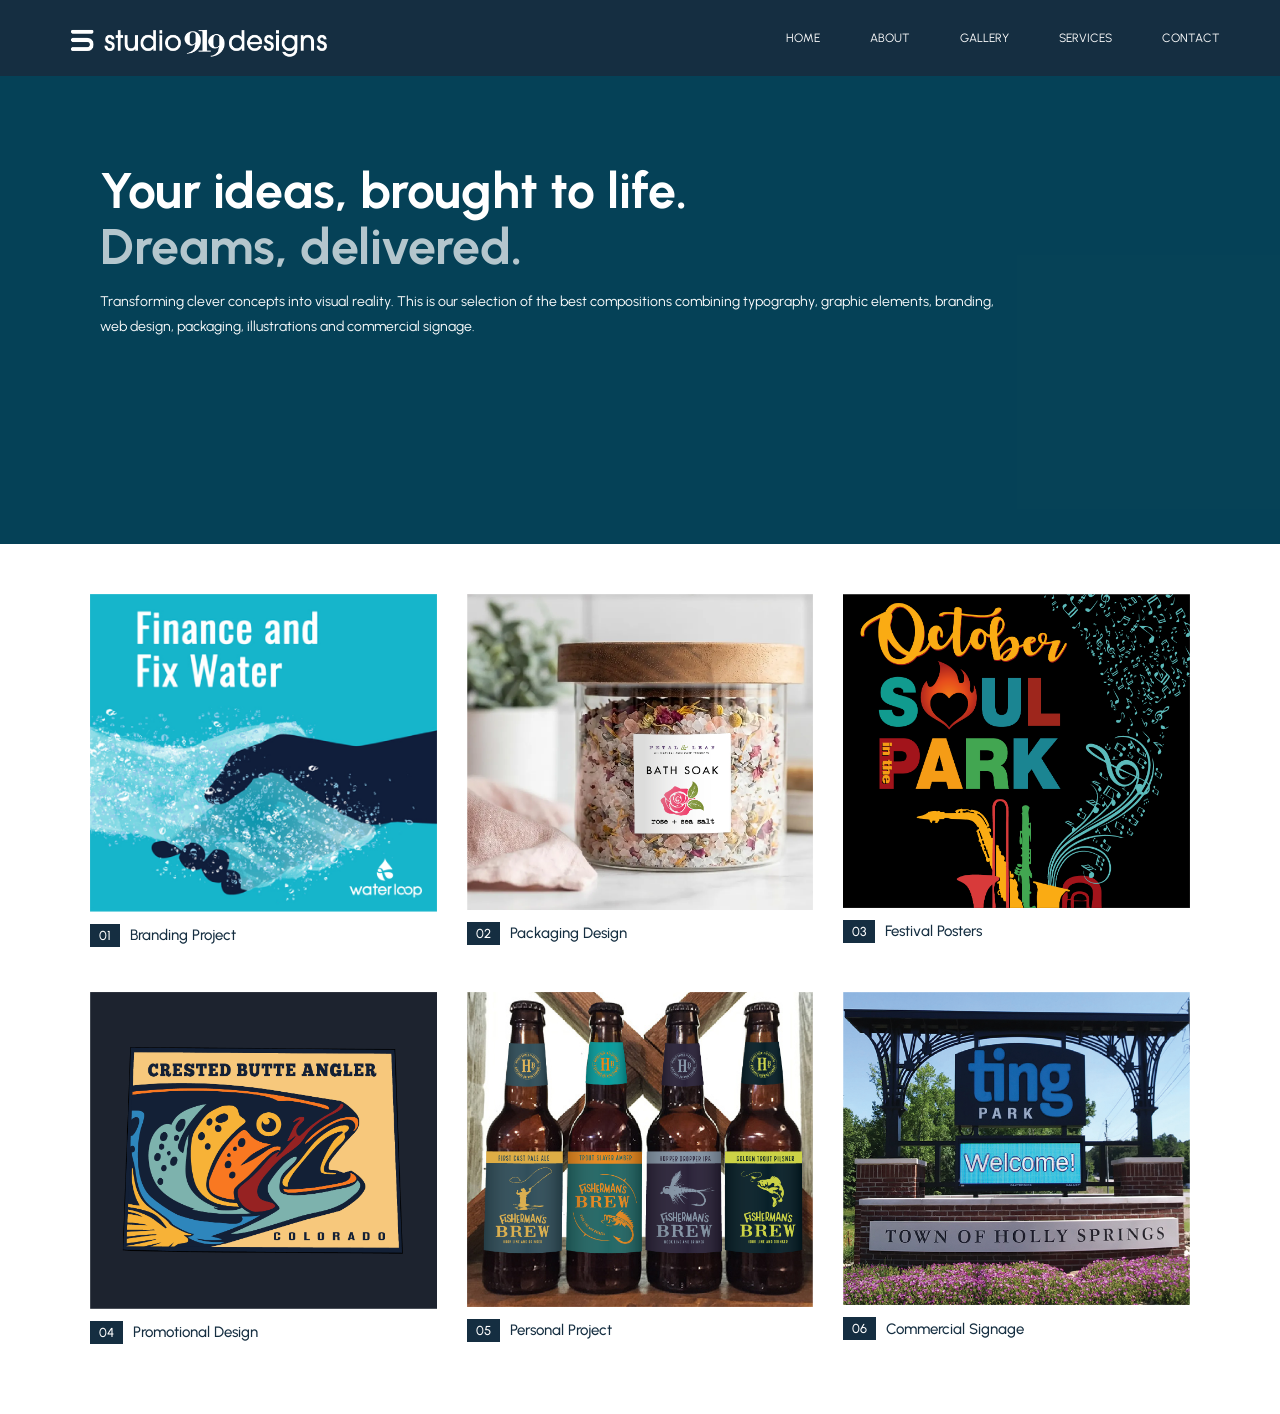
==== commit 15581a9d: "Implement gallery section with lightbox images Added a gallery section with lightbox functionality f" ====
--- a/index.html
+++ b/index.html
@@ -35,7 +35,10 @@
       <p>Transforming clever concepts into visual reality. This is our selection of the best compositions combining typography, graphic elements, branding, web design, packaging, illustrations and commercial signage.</p>
     </div>
   </main>
-    
+
+<section class="gallery-grid-section" aria-label="Design portfolio">
+  <div class="gallery-grid" id="gallery-grid">
+
 <div class="gallery-card">
   <a href="#image-01">
     <img src="./Assets/Assets/Gallery Images/00-thumbnail-images/01-promo-thumb.png" alt="Branding project">
@@ -47,7 +50,7 @@
 </div>
 
     <div class="gallery-card">
-      <a href="./Assets/Assets/Gallery Images/enlarged-images/02-packaging-big.png">
+      <a href="#image-02">
         <img src="./Assets/Assets/Gallery Images/00-thumbnail-images/02-packaging-thumb.png" alt="Packaging design">
       </a>
       <div class="gallery-caption">
@@ -57,7 +60,7 @@
     </div>
 
     <div class="gallery-card">
-      <a href="./Assets/Assets/Gallery Images/enlarged-images/03-posters-big.png">
+      <a href="#image-03">
         <img src="./Assets/Assets/Gallery Images/00-thumbnail-images/03-posters-thumb.png" alt="Festival posters">
       </a>
       <div class="gallery-caption">
@@ -67,7 +70,7 @@
     </div>
 
     <div class="gallery-card">
-      <a href="./Assets/Assets/Gallery Images/enlarged-images/04-promo-big.png">
+      <a href="#image-04">
         <img src="./Assets/Assets/Gallery Images/00-thumbnail-images/04-promo-thumb.png" alt="Promotional design">
       </a>
       <div class="gallery-caption">
@@ -77,7 +80,7 @@
     </div>
 
     <div class="gallery-card">
-    <a href="./Assets/Assets/Gallery Images/enlarged-images/05-personal-big.png">
+    <a href="#image-05">
      <img src="./Assets/Assets/Gallery Images/00-thumbnail-images/05-personal-thumb.png" alt="Personal project">
       </a>
       <div class="gallery-caption">
@@ -87,7 +90,7 @@
     </div>
 
     <div class="gallery-card">
-      <a href="./Assets/Assets/Gallery Images/enlarged-images/06-signs-big.png">
+      <a href="#image-06">
         <img src="./Assets/Assets/Gallery Images/00-thumbnail-images/06-signs-thumb.png" alt="Commercial signage">
       </a>
       <div class="gallery-caption">
@@ -98,13 +101,35 @@
 
   </div>
 </section>
-  </div>
-</section>
 
 <div id="image-01" class="lightbox">
   <a href="#gallery-grid" class="lightbox-close" aria-label="Close">&times;</a>
   <img src="./Assets/Assets/Gallery Images/enlarged-images/01-branding-big.png" alt="Branding Project">
 </div>
+  <div id="image-02" class="lightbox">
+  <a href="#gallery-grid" class="lightbox-close" aria-label="Close">&times;</a>
+  <img src="./Assets/Assets/Gallery Images/enlarged-images/02-packaging-big.png" alt="Packaging Design">
+</div>
+
+<div id="image-03" class="lightbox">
+  <a href="#gallery-grid" class="lightbox-close" aria-label="Close">&times;</a>
+  <img src="./Assets/Assets/Gallery Images/enlarged-images/03-posters-big.png" alt="Festival Posters">
+</div>
+
+<div id="image-04" class="lightbox">
+  <a href="#gallery-grid" class="lightbox-close" aria-label="Close">&times;</a>
+  <img src="./Assets/Assets/Gallery Images/enlarged-images/04-promo-big.png" alt="Promotional Design">
+</div>
+
+<div id="image-05" class="lightbox">
+  <a href="#gallery-grid" class="lightbox-close" aria-label="Close">&times;</a>
+  <img src="./Assets/Assets/Gallery Images/enlarged-images/05-personal-big.png" alt="Personal Project">
+</div>
+
+<div id="image-06" class="lightbox">
+  <a href="#gallery-grid" class="lightbox-close" aria-label="Close">&times;</a>
+  <img src="./Assets/Assets/Gallery Images/enlarged-images/06-signs-big.png" alt="Commercial Signage">
+</div>
 
 </body>
 </html>
--- a/Assets/styles_main.css
+++ b/Assets/styles_main.css
@@ -631,10 +631,12 @@
   text-align: left;
 }
 
-.gallery-card img {
-  display: block;
-  width: 100%;
+.gallery-grid .gallery-card img {
+  display: block;
+  width: 100%;
+  max-width: 100%;
   height: auto;
+  object-fit: contain;
 }
 
 .gallery-caption {
@@ -669,3 +671,53 @@
     grid-template-columns: 1fr;
   }
 }
+/* =================================
+   ENLARGED IMAGE LIGHTBOX
+================================= */
+
+/* =================================
+   ENLARGED IMAGE LIGHTBOX
+================================= */
+
+.lightbox {
+  display: none;
+  position: fixed;
+  inset: 0;
+  z-index: 9999;
+  align-items: center;
+  justify-content: center;
+  padding: 40px;
+  box-sizing: border-box;
+  background-color: rgba(0, 0, 0, 0.75);
+}
+
+.lightbox:target {
+  display: flex;
+}
+
+.lightbox img {
+  display: block;
+  max-width: 80%;
+  max-height: 80vh;
+  width: auto;
+  height: auto;
+  padding: 25px;
+  box-sizing: border-box;
+  object-fit: contain;
+  background-color: white;
+}
+
+.lightbox-close {
+  position: absolute;
+  top: 20px;
+  right: 30px;
+  color: white;
+  font-size: 42px;
+  font-weight: 400;
+  line-height: 1;
+  text-decoration: none;
+}
+
+.lightbox-close:hover {
+  color: #afedef;
+}
